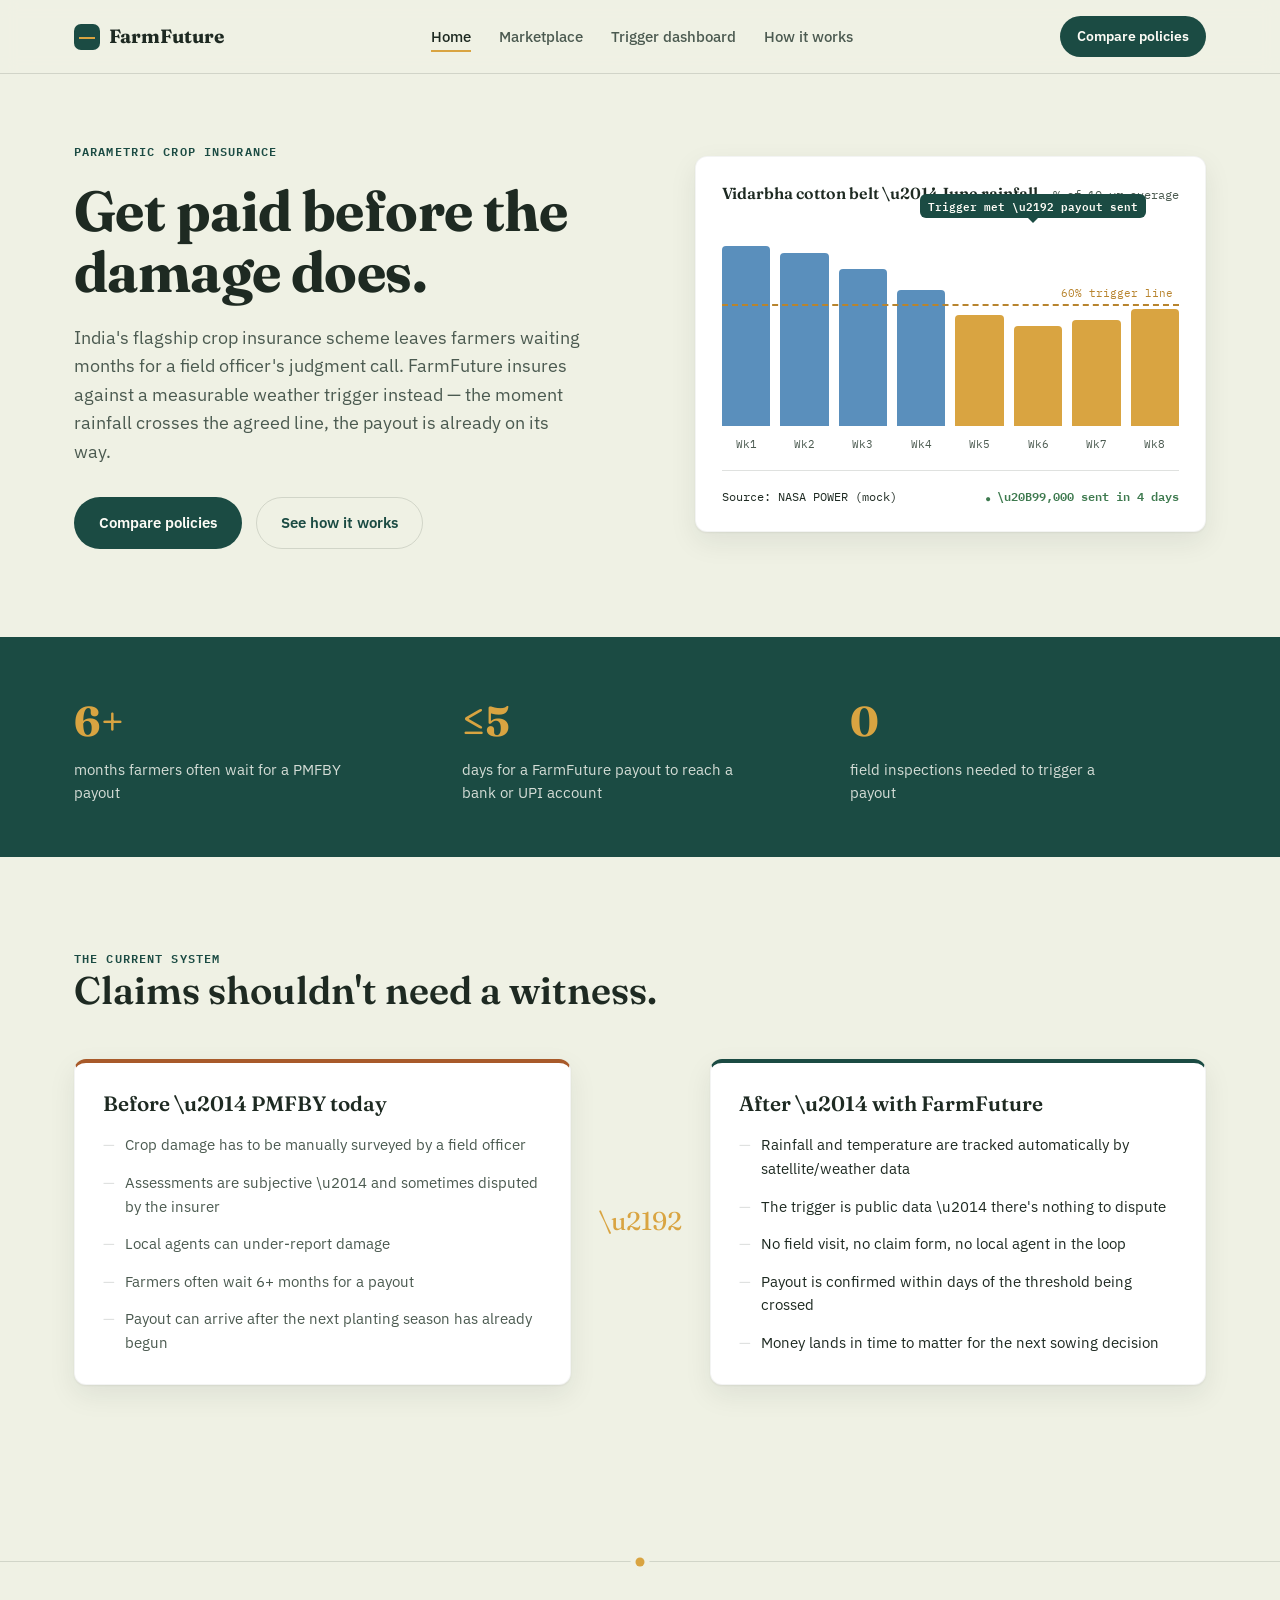
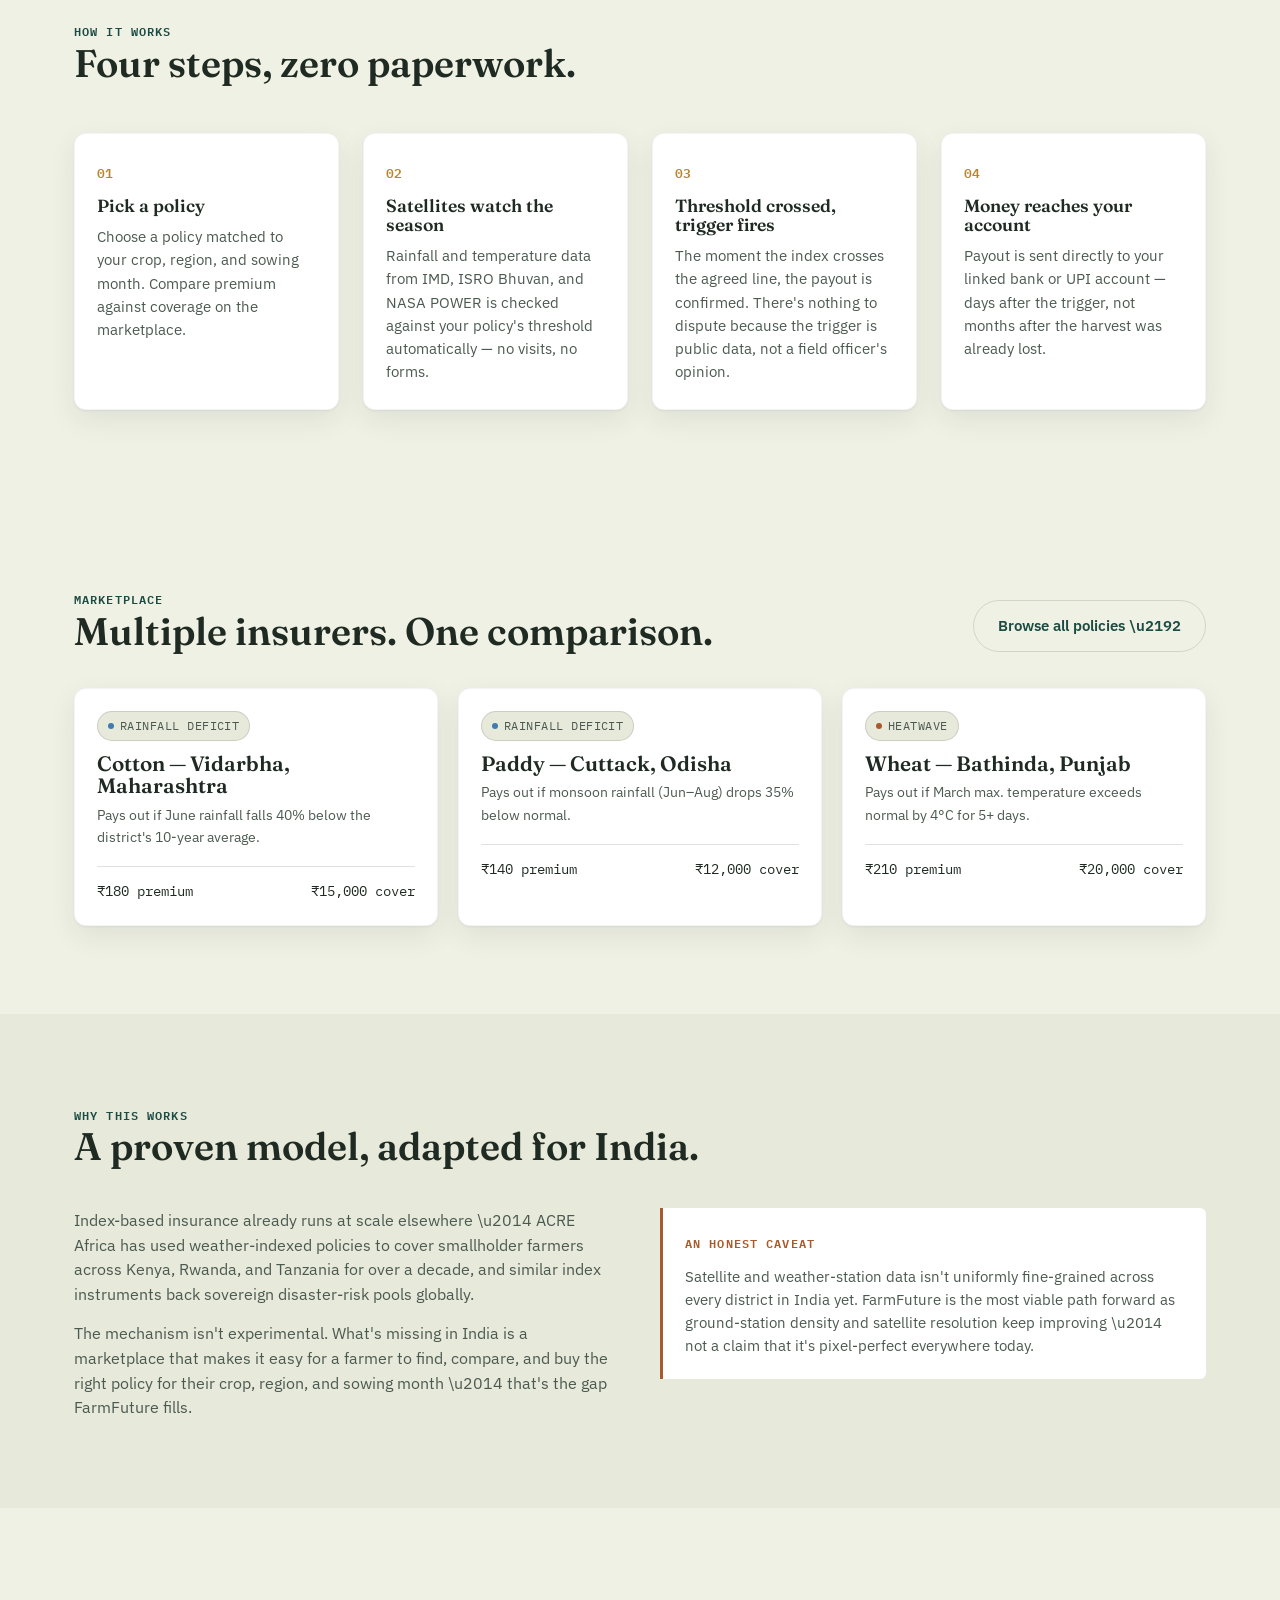
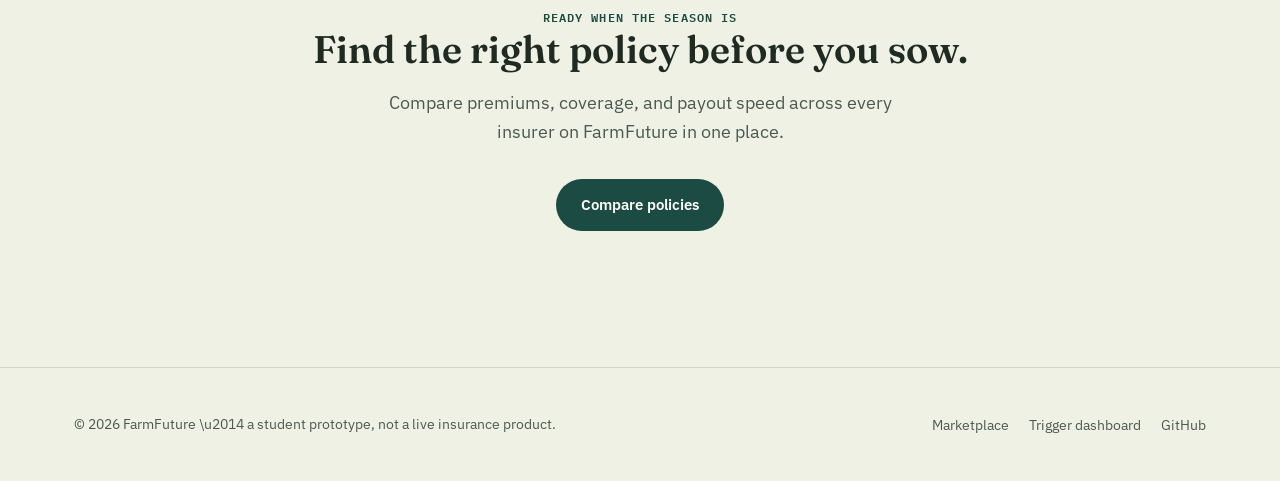
==== index.html @ d530564f "Add landing page and marketplace (Person A)" ====
<!DOCTYPE html>
<html lang="en">
<head>
  <meta charset="UTF-8">
  <meta name="viewport" content="width=device-width, initial-scale=1.0">
  <title>FarmFuture — Weather-Indexed Crop Insurance</title>
  <meta name="description" content="Parametric crop insurance that pays out automatically when rainfall or temperature crosses an agreed threshold — no field survey, no dispute, no months of waiting.">
  <link rel="stylesheet" href="css/style.css">
  <link rel="stylesheet" href="css/landing.css">
</head>
<body>

  <nav class="site-nav">
    <div class="container">
      <a href="index.html" class="brand">
        <span class="brand-mark" aria-hidden="true"></span>
        FarmFuture
      </a>
      <ul class="nav-links">
        <li><a href="index.html" aria-current="page">Home</a></li>
        <li><a href="pages/marketplace.html">Marketplace</a></li>
        <li><a href="pages/dashboard.html">Trigger dashboard</a></li>
        <li><a href="#how-it-works">How it works</a></li>
      </ul>
      <div class="nav-right">
        <a href="pages/marketplace.html" class="btn btn-primary btn-sm">Compare policies</a>
        <button class="nav-toggle" aria-label="Toggle menu" aria-expanded="false">
          <span></span><span></span><span></span>
        </button>
      </div>
    </div>
  </nav>

  <header class="hero">
    <div class="container">
      <div class="hero-copy">
        <span class="eyebrow">Parametric crop insurance</span>
        <h1>Get paid before the damage does.</h1>
        <p class="lede">India's flagship crop insurance scheme leaves farmers waiting months for a field officer's judgment call. FarmFuture insures against a measurable weather trigger instead — the moment rainfall crosses the agreed line, the payout is already on its way.</p>
        <div class="hero-actions">
          <a href="pages/marketplace.html" class="btn btn-primary">Compare policies</a>
          <a href="#how-it-works" class="btn btn-ghost">See how it works</a>
        </div>
      </div>

      <div class="hero-chart-card card">
        <div class="hero-chart-head">
          <h3>Vidarbha cotton belt \u2014 June rainfall</h3>
          <span class="mono">% of 10-yr average</span>
        </div>

        <div class="rain-chart">
          <div class="threshold-line" style="bottom: 60%;"><span>60% trigger line</span></div>
          <div class="trigger-flag" style="left: 68%;">Trigger met \u2192 payout sent</div>
          <div class="rain-bar" style="--h: 94%;"></div>
          <div class="rain-bar" style="--h: 90%;"></div>
          <div class="rain-bar" style="--h: 82%;"></div>
          <div class="rain-bar" style="--h: 71%;"></div>
          <div class="rain-bar is-below-threshold" style="--h: 58%;"></div>
          <div class="rain-bar is-below-threshold" style="--h: 52%;"></div>
          <div class="rain-bar is-below-threshold" style="--h: 55%;"></div>
          <div class="rain-bar is-below-threshold" style="--h: 61%;"></div>
        </div>
        <div class="rain-chart-labels">
          <span>Wk1</span><span>Wk2</span><span>Wk3</span><span>Wk4</span><span>Wk5</span><span>Wk6</span><span>Wk7</span><span>Wk8</span>
        </div>

        <div class="hero-chart-foot">
          <span class="mono">Source: NASA POWER (mock)</span>
          <span class="payout-pill">\u20B99,000 sent in 4 days</span>
        </div>
      </div>
    </div>
  </header>

  <section class="stats-strip">
    <div class="container" id="stats-container"></div>
  </section>

  <section class="section">
    <div class="container">
      <span class="eyebrow">The current system</span>
      <h2>Claims shouldn't need a witness.</h2>
      <div class="compare-grid">
        <div class="compare-col is-before card">
          <h3>Before \u2014 PMFBY today</h3>
          <ul>
            <li>Crop damage has to be manually surveyed by a field officer</li>
            <li>Assessments are subjective \u2014 and sometimes disputed by the insurer</li>
            <li>Local agents can under-report damage</li>
            <li>Farmers often wait 6+ months for a payout</li>
            <li>Payout can arrive after the next planting season has already begun</li>
          </ul>
        </div>
        <div class="compare-arrow" aria-hidden="true">\u2192</div>
        <div class="compare-col is-after card">
          <h3>After \u2014 with FarmFuture</h3>
          <ul>
            <li>Rainfall and temperature are tracked automatically by satellite/weather data</li>
            <li>The trigger is public data \u2014 there's nothing to dispute</li>
            <li>No field visit, no claim form, no local agent in the loop</li>
            <li>Payout is confirmed within days of the threshold being crossed</li>
            <li>Money lands in time to matter for the next sowing decision</li>
          </ul>
        </div>
      </div>
    </div>
  </section>

  <section class="section" id="how-it-works">
    <div class="divider-threshold"></div>
    <div class="container" style="padding-top: 56px;">
      <span class="eyebrow">How it works</span>
      <h2>Four steps, zero paperwork.</h2>
      <div class="steps-grid" id="steps-grid"></div>
    </div>
  </section>

  <section class="section">
    <div class="container">
      <div class="teaser-head">
        <div>
          <span class="eyebrow">Marketplace</span>
          <h2>Multiple insurers. One comparison.</h2>
        </div>
        <a href="pages/marketplace.html" class="btn btn-ghost">Browse all policies \u2192</a>
      </div>
      <div class="teaser-grid" id="teaser-grid"></div>
    </div>
  </section>

  <section class="section proof-section">
    <div class="container">
      <span class="eyebrow">Why this works</span>
      <h2>A proven model, adapted for India.</h2>
      <div class="proof-grid">
        <div>
          <p>Index-based insurance already runs at scale elsewhere \u2014 ACRE Africa has used weather-indexed policies to cover smallholder farmers across Kenya, Rwanda, and Tanzania for over a decade, and similar index instruments back sovereign disaster-risk pools globally.</p>
          <p>The mechanism isn't experimental. What's missing in India is a marketplace that makes it easy for a farmer to find, compare, and buy the right policy for their crop, region, and sowing month \u2014 that's the gap FarmFuture fills.</p>
        </div>
        <div class="caveat-box">
          <span class="eyebrow">An honest caveat</span>
          <p>Satellite and weather-station data isn't uniformly fine-grained across every district in India yet. FarmFuture is the most viable path forward as ground-station density and satellite resolution keep improving \u2014 not a claim that it's pixel-perfect everywhere today.</p>
        </div>
      </div>
    </div>
  </section>

  <section class="final-cta container">
    <span class="eyebrow">Ready when the season is</span>
    <h2>Find the right policy before you sow.</h2>
    <p class="lede" style="margin-left:auto;margin-right:auto;">Compare premiums, coverage, and payout speed across every insurer on FarmFuture in one place.</p>
    <a href="pages/marketplace.html" class="btn btn-primary">Compare policies</a>
  </section>

  <footer class="site-footer">
    <div class="container">
      <p>&copy; <span data-year></span> FarmFuture \u2014 a student prototype, not a live insurance product.</p>
      <ul class="footer-links">
        <li><a href="pages/marketplace.html">Marketplace</a></li>
        <li><a href="pages/dashboard.html">Trigger dashboard</a></li>
        <li><a href="https://github.com/prithivika2007/FarmFuture" target="_blank" rel="noopener">GitHub</a></li>
      </ul>
    </div>
  </footer>

  <script src="js/mock-data.js"></script>
  <script>
    document.getElementById("stats-container").innerHTML = STATS.map((s) => `
      <div class="stat">
        <div class="stat-value">${s.value}</div>
        <div class="stat-label">${s.label}</div>
      </div>`).join("");

    document.getElementById("steps-grid").innerHTML = HOW_IT_WORKS.map((s) => `
      <div class="step-card card">
        <span class="step-number">0${s.step}</span>
        <h3>${s.title}</h3>
        <p>${s.body}</p>
      </div>`).join("");

    document.getElementById("teaser-grid").innerHTML = POLICIES.slice(0, 3).map((p) => `
      <div class="card" style="padding:22px;">
        <span class="tag ${p.triggerType === 'Heatwave' ? 'tag-heat' : 'tag-rain'}">${p.triggerType}</span>
        <h3 style="margin-top:12px;">${p.crop} \u2014 ${p.region}</h3>
        <p style="color:var(--color-ink-soft);font-size:0.9rem;margin-top:6px;">${p.triggerLabel}</p>
        <div style="display:flex;justify-content:space-between;margin-top:18px;padding-top:14px;border-top:1px solid var(--color-line);">
          <span class="mono" style="font-size:0.85rem;">\u20B9${p.premium} premium</span>
          <span class="mono" style="font-size:0.85rem;">\u20B9${p.coverage.toLocaleString('en-IN')} cover</span>
        </div>
      </div>`).join("");
  </script>
  <script src="js/main.js"></script>
</body>
</html>
---- css/style.css ----
/* ===================================================================
   style.css — global tokens + shared components (nav, footer, buttons)
   Design direction: "the threshold line" — a monsoon-and-turmeric
   palette, a serif built for weather/almanac data, and a recurring
   motif of a horizontal line with a marker dot, standing in for the
   rainfall trigger line that the whole product is built around.
   =================================================================== */

@import url('https://fonts.googleapis.com/css2?family=Fraunces:opsz,wght@9..144,400;9..144,500;9..144,600;9..144,700;9..144,900&family=IBM+Plex+Sans:wght@400;500;600;700&family=IBM+Plex+Mono:wght@400;500;600&display=swap');

:root {
  /* Color */
  --color-bg: #eff1e4;           /* pale mist / rice-paper */
  --color-surface: #ffffff;
  --color-surface-sunk: #e7e9da;
  --color-ink: #1e2a22;          /* deep forest ink — primary text */
  --color-ink-soft: #4b5a50;     /* secondary text */
  --color-monsoon: #1b4b43;      /* deep teal-green — brand / nav / buttons */
  --color-monsoon-dark: #123430;
  --color-turmeric: #d9a441;     /* golden amber — the signature trigger color */
  --color-turmeric-dark: #b8842e;
  --color-clay: #a85a2a;         /* soil clay — used sparingly for warmth */
  --color-rain: #3e7cb1;         /* rain blue — data / rainfall bars */
  --color-line: rgba(30, 42, 34, 0.14);
  --color-danger: #b23a32;
  --color-good: #3e7a4f;

  /* Type */
  --font-display: "Fraunces", Georgia, serif;
  --font-body: "IBM Plex Sans", -apple-system, BlinkMacSystemFont, sans-serif;
  --font-mono: "IBM Plex Mono", "SFMono-Regular", monospace;

  /* Shape */
  --radius-s: 6px;
  --radius-m: 12px;
  --radius-l: 22px;
  --shadow-card: 0 1px 2px rgba(30, 42, 34, 0.06), 0 10px 28px rgba(30, 42, 34, 0.08);
  --container-w: 1180px;
}

/* ---------- reset ---------- */
*, *::before, *::after { box-sizing: border-box; }
html { scroll-behavior: smooth; }
@media (prefers-reduced-motion: reduce) {
  html { scroll-behavior: auto; }
  *, *::before, *::after { animation-duration: 0.001ms !important; animation-iteration-count: 1 !important; transition-duration: 0.001ms !important; }
}
body {
  margin: 0;
  background: var(--color-bg);
  color: var(--color-ink);
  font-family: var(--font-body);
  font-size: 16px;
  line-height: 1.55;
  -webkit-font-smoothing: antialiased;
}
img { max-width: 100%; display: block; }
a { color: inherit; }
button { font-family: inherit; }

/* ---------- typography scale ---------- */
h1, h2, h3, h4 { font-family: var(--font-display); font-weight: 600; line-height: 1.08; margin: 0; color: var(--color-ink); }
h1 { font-size: clamp(2.4rem, 4.4vw, 4.1rem); font-weight: 700; letter-spacing: -0.01em; }
h2 { font-size: clamp(1.9rem, 3vw, 2.6rem); font-weight: 600; }
h3 { font-size: 1.3rem; font-weight: 600; }
p { margin: 0; }
.eyebrow {
  font-family: var(--font-mono);
  font-size: 0.78rem;
  letter-spacing: 0.09em;
  text-transform: uppercase;
  color: var(--color-monsoon);
  font-weight: 600;
}
.lede { font-size: 1.15rem; color: var(--color-ink-soft); max-width: 46ch; }
.mono { font-family: var(--font-mono); }

/* ---------- layout helpers ---------- */
.container { max-width: var(--container-w); margin: 0 auto; padding: 0 24px; }
.section { padding: 88px 0; }
@media (max-width: 720px) { .section { padding: 56px 0; } }
.visually-hidden {
  position: absolute; width: 1px; height: 1px; padding: 0; margin: -1px;
  overflow: hidden; clip: rect(0,0,0,0); white-space: nowrap; border: 0;
}

/* ---------- buttons ---------- */
.btn {
  display: inline-flex; align-items: center; justify-content: center; gap: 8px;
  font-family: var(--font-body); font-weight: 600; font-size: 0.96rem;
  padding: 13px 24px; border-radius: 999px; border: 1px solid transparent;
  cursor: pointer; text-decoration: none; transition: transform 0.15s ease, background 0.15s ease, border-color 0.15s ease;
  white-space: nowrap;
}
.btn:active { transform: translateY(1px); }
.btn:focus-visible { outline: 3px solid var(--color-turmeric); outline-offset: 2px; }
.btn-primary { background: var(--color-monsoon); color: #fdfcf6; }
.btn-primary:hover { background: var(--color-monsoon-dark); }
.btn-ghost { background: transparent; color: var(--color-monsoon); border-color: var(--color-line); }
.btn-ghost:hover { border-color: var(--color-monsoon); }
.btn-sm { padding: 9px 16px; font-size: 0.86rem; }

/* ---------- the signature "threshold" divider ---------- */
.divider-threshold {
  position: relative;
  height: 1px;
  background: var(--color-line);
  margin: 0;
}
.divider-threshold::before {
  content: "";
  position: absolute; left: 50%; top: 50%; transform: translate(-50%, -50%);
  width: 9px; height: 9px; border-radius: 50%;
  background: var(--color-turmeric);
  box-shadow: 0 0 0 5px var(--color-bg);
}

/* ---------- nav ---------- */
.site-nav {
  position: sticky; top: 0; z-index: 40;
  background: rgba(239, 241, 228, 0.88);
  backdrop-filter: blur(8px);
  border-bottom: 1px solid var(--color-line);
}
.site-nav .container { display: flex; align-items: center; justify-content: space-between; padding-top: 16px; padding-bottom: 16px; }
.brand { display: flex; align-items: center; gap: 9px; font-family: var(--font-display); font-weight: 700; font-size: 1.2rem; text-decoration: none; color: var(--color-ink); }
.brand-mark { width: 26px; height: 26px; border-radius: 7px; background: var(--color-monsoon); position: relative; flex: none; }
.brand-mark::after {
  content: ""; position: absolute; left: 5px; right: 5px; top: 13px; height: 2px; background: var(--color-turmeric);
}
.nav-links { display: flex; align-items: center; gap: 28px; list-style: none; margin: 0; padding: 0; }
.nav-links a { text-decoration: none; font-weight: 500; font-size: 0.95rem; color: var(--color-ink-soft); padding-bottom: 4px; border-bottom: 2px solid transparent; }
.nav-links a:hover, .nav-links a[aria-current="page"] { color: var(--color-ink); border-bottom-color: var(--color-turmeric); }
.nav-right { display: flex; align-items: center; gap: 14px; }
.nav-toggle { display: none; background: none; border: none; cursor: pointer; padding: 6px; }
.nav-toggle span { display: block; width: 22px; height: 2px; background: var(--color-ink); margin: 4px 0; }

@media (max-width: 860px) {
  .nav-links { position: absolute; top: 100%; left: 0; right: 0; flex-direction: column; align-items: flex-start; gap: 4px; background: var(--color-surface); padding: 12px 24px 20px; border-bottom: 1px solid var(--color-line); display: none; }
  .nav-links.is-open { display: flex; }
  .nav-links a { width: 100%; padding: 10px 0; }
  .nav-toggle { display: block; }
}

/* ---------- footer ---------- */
.site-footer { border-top: 1px solid var(--color-line); padding: 44px 0; margin-top: 40px; }
.site-footer .container { display: flex; flex-wrap: wrap; gap: 20px; align-items: center; justify-content: space-between; }
.site-footer p { color: var(--color-ink-soft); font-size: 0.88rem; }
.footer-links { display: flex; gap: 20px; list-style: none; padding: 0; margin: 0; }
.footer-links a { text-decoration: none; color: var(--color-ink-soft); font-size: 0.88rem; }
.footer-links a:hover { color: var(--color-ink); }

/* ---------- tags / badges ---------- */
.tag {
  display: inline-flex; align-items: center; gap: 6px;
  font-family: var(--font-mono); font-size: 0.72rem; letter-spacing: 0.04em; text-transform: uppercase;
  padding: 5px 10px; border-radius: 999px; background: var(--color-surface-sunk); color: var(--color-ink-soft);
  border: 1px solid var(--color-line);
}
.tag-rain::before { content: ""; width: 6px; height: 6px; border-radius: 50%; background: var(--color-rain); }
.tag-heat::before { content: ""; width: 6px; height: 6px; border-radius: 50%; background: var(--color-clay); }

/* ---------- card base ---------- */
.card {
  background: var(--color-surface);
  border-radius: var(--radius-m);
  box-shadow: var(--shadow-card);
  border: 1px solid rgba(30,42,34,0.05);
}
---- css/landing.css ----
/* ===================================================================
   landing.css
   =================================================================== */

/* ---------- hero ---------- */
.hero { padding: 64px 0 88px; }
.hero .container { display: grid; grid-template-columns: 1.05fr 0.95fr; gap: 56px; align-items: center; }
@media (max-width: 940px) { .hero .container { grid-template-columns: 1fr; } }

.hero-copy h1 { margin: 18px 0 20px; }
.hero-copy .lede { margin-bottom: 32px; }
.hero-actions { display: flex; gap: 14px; flex-wrap: wrap; }

/* the hero chart: a literal rainfall-vs-threshold visualization —
   this is the signature element, so the rest of the hero stays quiet */
.hero-chart-card {
  padding: 28px 26px 24px;
  position: relative;
  overflow: hidden;
}
.hero-chart-head { display: flex; align-items: baseline; justify-content: space-between; margin-bottom: 22px; }
.hero-chart-head h3 { font-size: 1rem; font-weight: 600; }
.hero-chart-head .mono { font-size: 0.78rem; color: var(--color-ink-soft); }

.rain-chart {
  position: relative;
  height: 200px;
  display: flex;
  align-items: flex-end;
  gap: 10px;
  padding-top: 8px;
}
.rain-bar {
  flex: 1;
  background: var(--color-rain);
  border-radius: 4px 4px 0 0;
  opacity: 0.85;
  height: 0%;
  animation: growBar 1.1s cubic-bezier(.2,.8,.2,1) forwards;
  position: relative;
}
.rain-bar.is-below-threshold { background: var(--color-turmeric); opacity: 1; }
.rain-bar:nth-child(1) { animation-delay: 0.05s; }
.rain-bar:nth-child(2) { animation-delay: 0.15s; }
.rain-bar:nth-child(3) { animation-delay: 0.25s; }
.rain-bar:nth-child(4) { animation-delay: 0.35s; }
.rain-bar:nth-child(5) { animation-delay: 0.45s; }
.rain-bar:nth-child(6) { animation-delay: 0.55s; }
.rain-bar:nth-child(7) { animation-delay: 0.65s; }
.rain-bar:nth-child(8) { animation-delay: 0.75s; }

@keyframes growBar {
  from { height: 0%; }
  to { height: var(--h); }
}
@media (prefers-reduced-motion: reduce) {
  .rain-bar { animation: none; height: var(--h); }
}

.threshold-line {
  position: absolute;
  left: 0; right: 0;
  border-top: 2px dashed var(--color-turmeric-dark);
  z-index: 2;
}
.threshold-line span {
  position: absolute; right: 0; top: -22px;
  font-family: var(--font-mono); font-size: 0.68rem; color: var(--color-turmeric-dark);
  background: var(--color-surface); padding: 1px 6px; border-radius: 4px;
}
.trigger-flag {
  position: absolute; bottom: 100%; left: 50%; transform: translateX(-50%);
  margin-bottom: 8px;
  background: var(--color-monsoon); color: #fdfcf6;
  font-family: var(--font-mono); font-size: 0.66rem; font-weight: 600;
  padding: 4px 8px; border-radius: 6px; white-space: nowrap;
  opacity: 0; animation: flagIn 0.5s ease 1.3s forwards;
}
.trigger-flag::after {
  content: ""; position: absolute; top: 100%; left: 50%; transform: translateX(-50%);
  border: 5px solid transparent; border-top-color: var(--color-monsoon);
}
@keyframes flagIn { to { opacity: 1; } }

.rain-chart-labels { display: flex; gap: 10px; margin-top: 10px; }
.rain-chart-labels span { flex: 1; text-align: center; font-family: var(--font-mono); font-size: 0.66rem; color: var(--color-ink-soft); }

.hero-chart-foot { margin-top: 18px; padding-top: 16px; border-top: 1px solid var(--color-line); display: flex; justify-content: space-between; align-items: center; }
.hero-chart-foot .mono { font-size: 0.78rem; }
.payout-pill { display: inline-flex; align-items: center; gap: 6px; font-family: var(--font-mono); font-size: 0.78rem; font-weight: 600; color: var(--color-good); }
.payout-pill::before { content: "●"; font-size: 0.6rem; }

/* ---------- stats strip ---------- */
.stats-strip { background: var(--color-monsoon); color: #fdfcf6; padding: 52px 0; }
.stats-strip .container { display: grid; grid-template-columns: repeat(3, 1fr); gap: 32px; }
@media (max-width: 720px) { .stats-strip .container { grid-template-columns: 1fr; gap: 28px; } }
.stat .stat-value { font-family: var(--font-display); font-size: 2.6rem; font-weight: 700; color: var(--color-turmeric); }
.stat .stat-label { color: rgba(253,252,246,0.82); font-size: 0.95rem; margin-top: 4px; max-width: 32ch; }

/* ---------- before / after ---------- */
.compare-grid { display: grid; grid-template-columns: 1fr auto 1fr; gap: 28px; align-items: stretch; margin-top: 48px; }
@media (max-width: 780px) { .compare-grid { grid-template-columns: 1fr; } .compare-grid .compare-arrow { display: none; } }
.compare-col { padding: 30px 28px; }
.compare-col.is-before { border-top: 4px solid var(--color-clay); }
.compare-col.is-after { border-top: 4px solid var(--color-monsoon); }
.compare-col h3 { margin-bottom: 18px; }
.compare-col ul { list-style: none; margin: 0; padding: 0; display: flex; flex-direction: column; gap: 14px; }
.compare-col li { display: flex; gap: 10px; font-size: 0.95rem; color: var(--color-ink-soft); }
.compare-col li::before { content: "—"; color: var(--color-line); flex: none; }
.compare-col.is-after li { color: var(--color-ink); }
.compare-arrow { display: flex; align-items: center; justify-content: center; font-family: var(--font-display); font-size: 1.6rem; color: var(--color-turmeric); }

/* ---------- how it works ---------- */
.steps-grid { display: grid; grid-template-columns: repeat(4, 1fr); gap: 24px; margin-top: 48px; }
@media (max-width: 940px) { .steps-grid { grid-template-columns: repeat(2, 1fr); } }
@media (max-width: 600px) { .steps-grid { grid-template-columns: 1fr; } }
.step-card { padding: 26px 22px; position: relative; }
.step-number { font-family: var(--font-mono); font-size: 0.8rem; color: var(--color-turmeric-dark); font-weight: 600; }
.step-card h3 { margin: 12px 0 10px; font-size: 1.1rem; }
.step-card p { color: var(--color-ink-soft); font-size: 0.93rem; }

/* ---------- marketplace teaser ---------- */
.teaser-head { display: flex; justify-content: space-between; align-items: flex-end; gap: 20px; flex-wrap: wrap; margin-bottom: 36px; }
.teaser-grid { display: grid; grid-template-columns: repeat(3, 1fr); gap: 20px; }
@media (max-width: 940px) { .teaser-grid { grid-template-columns: 1fr; } }

/* ---------- proof section ---------- */
.proof-section { background: var(--color-surface-sunk); }
.proof-grid { display: grid; grid-template-columns: 1fr 1fr; gap: 40px; margin-top: 40px; align-items: start; }
@media (max-width: 780px) { .proof-grid { grid-template-columns: 1fr; } }
.proof-grid p { color: var(--color-ink-soft); }
.proof-grid p + p { margin-top: 14px; }
.caveat-box { padding: 22px; border-left: 3px solid var(--color-clay); background: var(--color-surface); border-radius: 0 var(--radius-s) var(--radius-s) 0; }
.caveat-box .eyebrow { color: var(--color-clay); }
.caveat-box p { margin-top: 10px; color: var(--color-ink-soft); font-size: 0.93rem; }

/* ---------- final CTA ---------- */
.final-cta { text-align: center; padding: 96px 0; }
.final-cta h2 { margin-bottom: 18px; }
.final-cta .lede { margin: 0 auto 34px; }
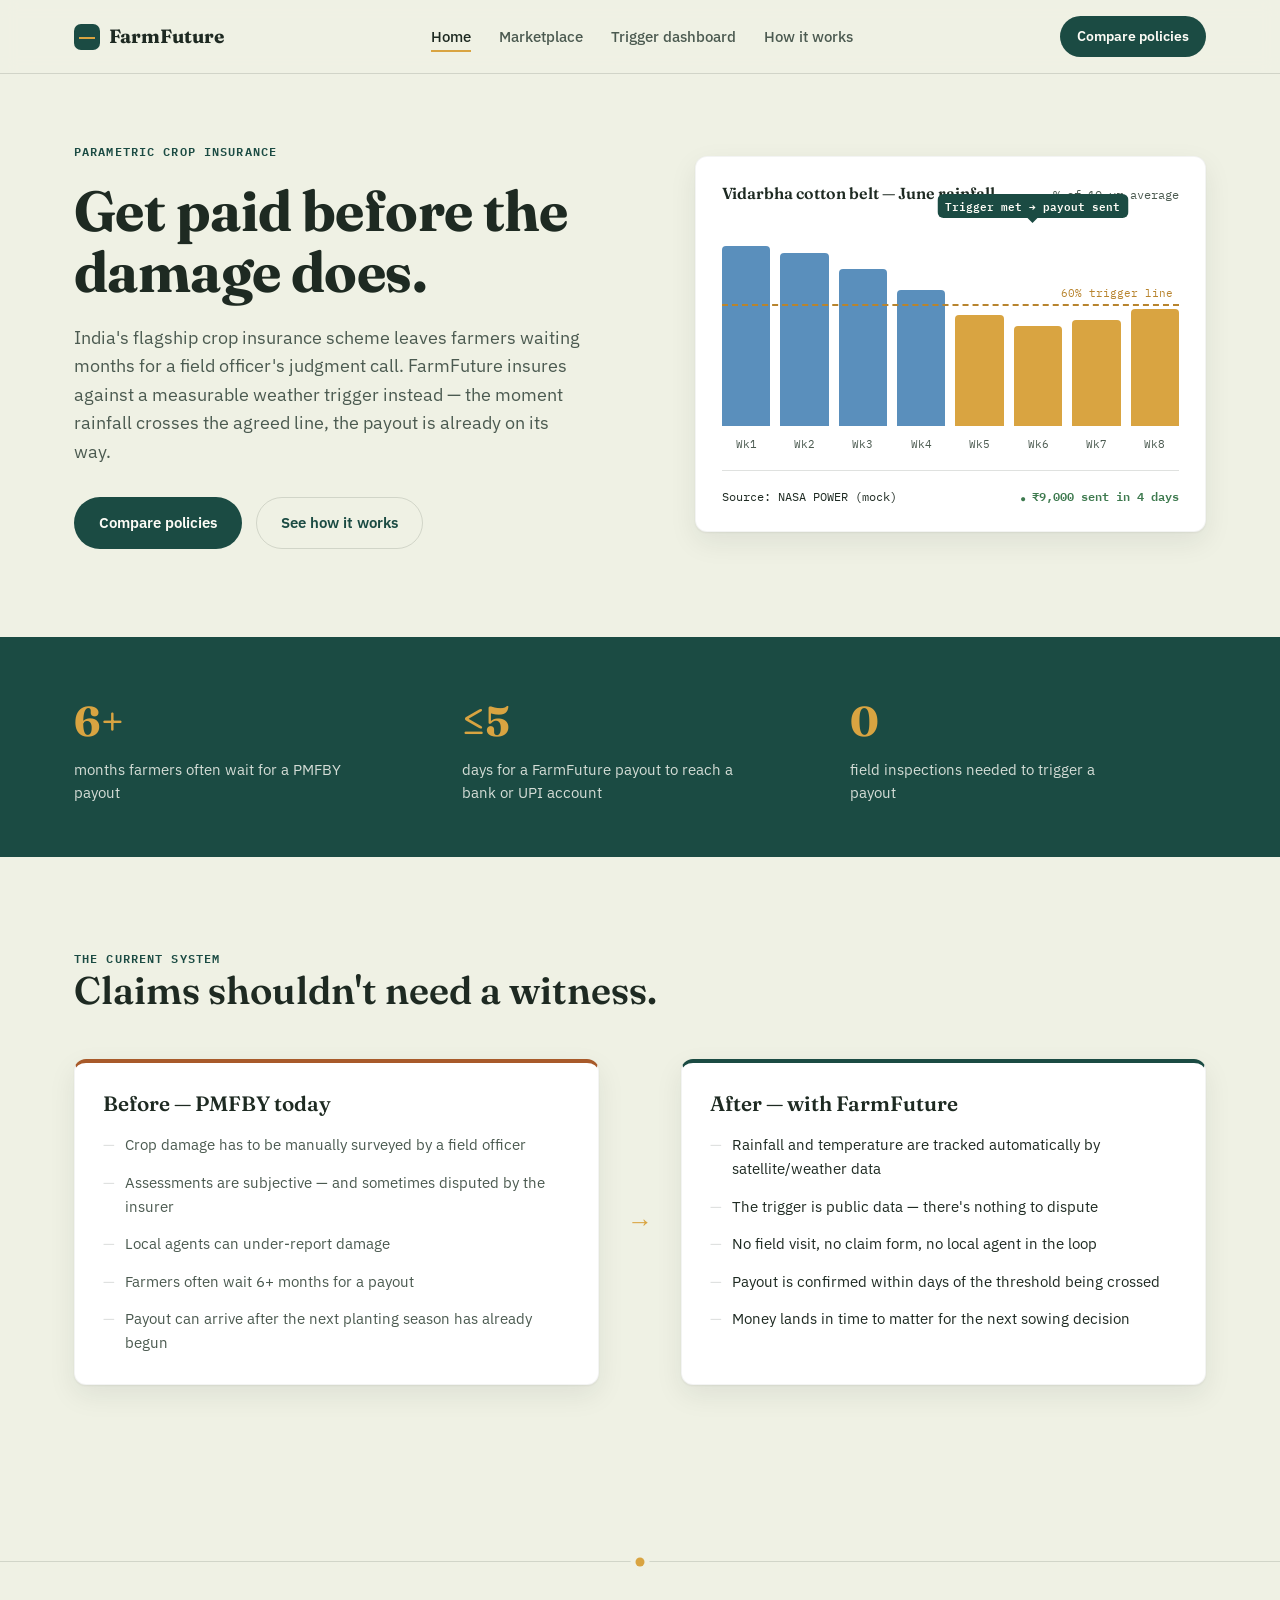
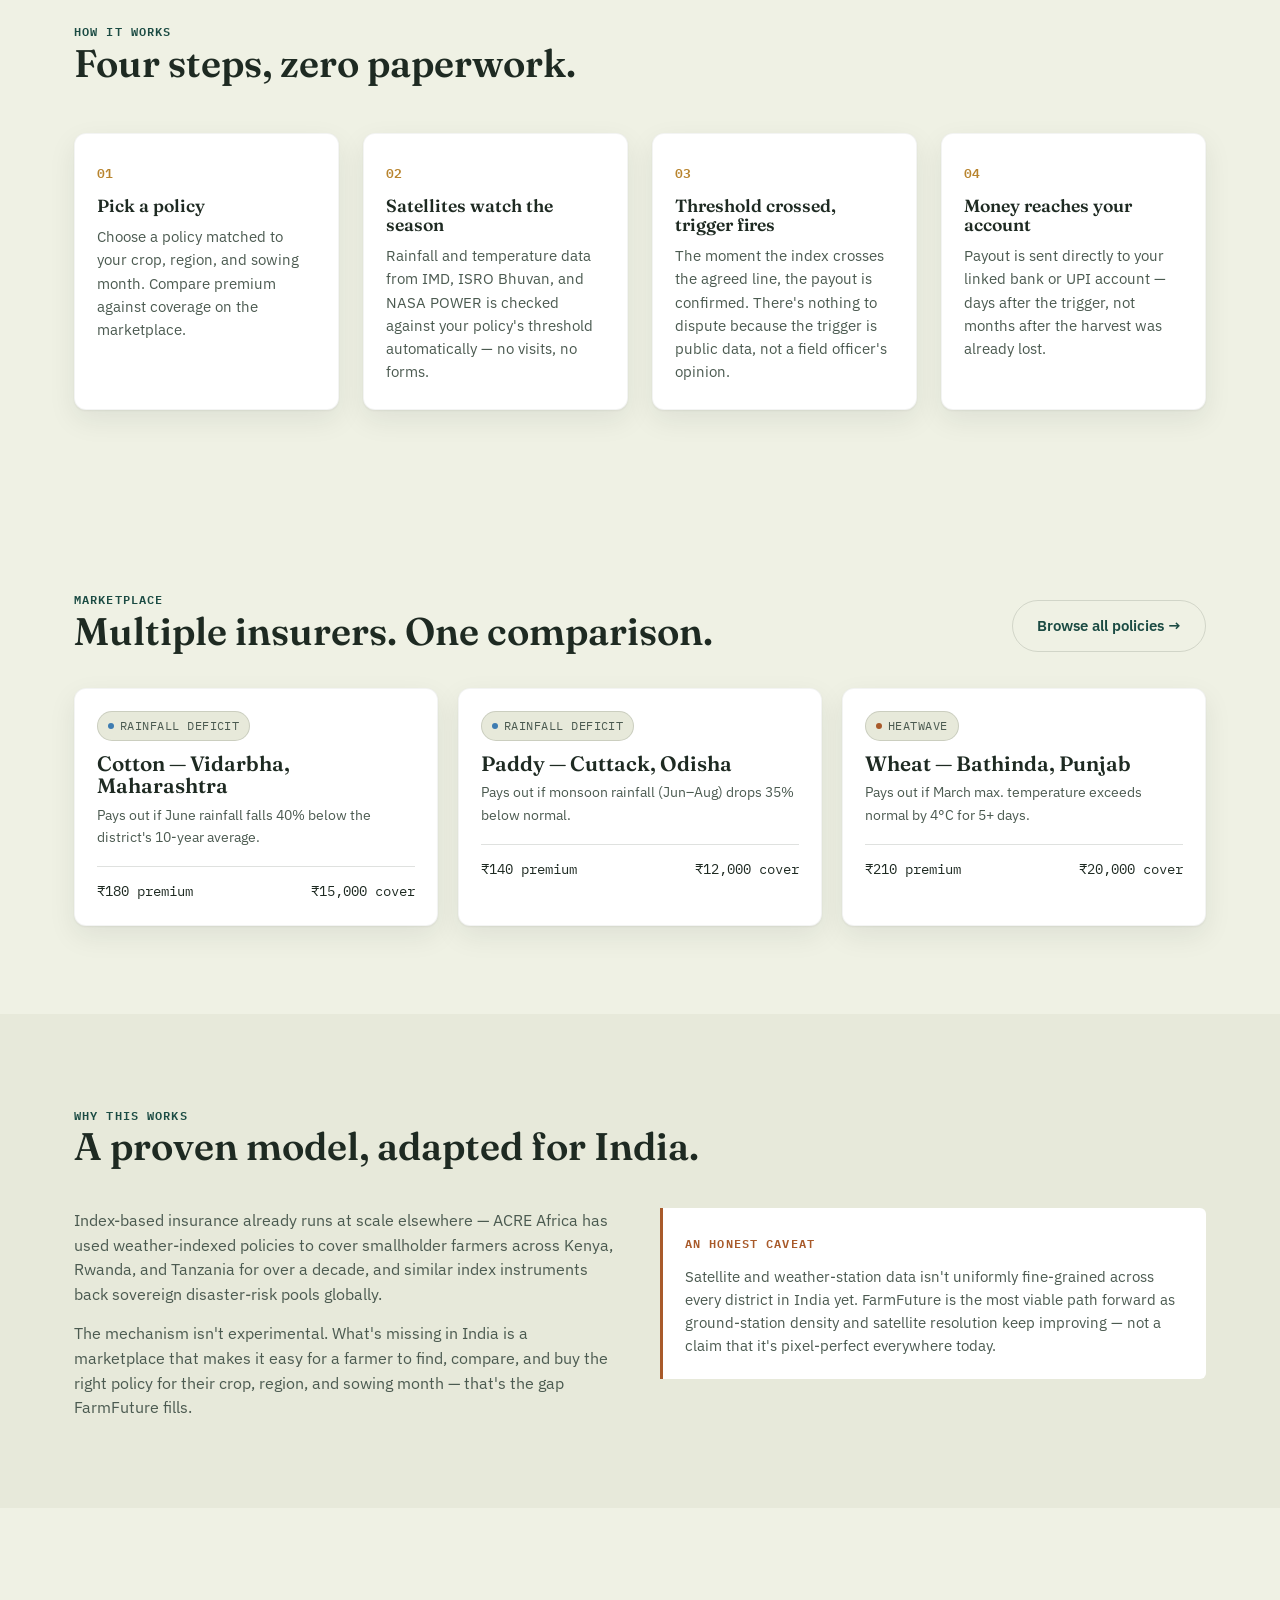
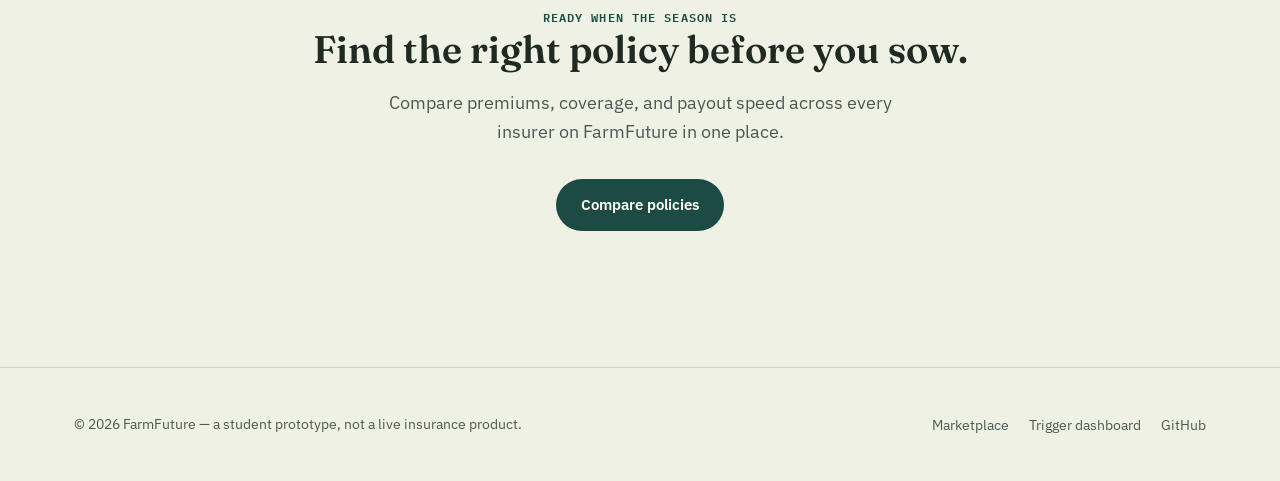
==== commit bc058978: "Fix unicode characters in HTML" ====
--- a/index.html
+++ b/index.html
@@ -45,13 +45,13 @@
 
       <div class="hero-chart-card card">
         <div class="hero-chart-head">
-          <h3>Vidarbha cotton belt \u2014 June rainfall</h3>
+          <h3>Vidarbha cotton belt — June rainfall</h3>
           <span class="mono">% of 10-yr average</span>
         </div>
 
         <div class="rain-chart">
           <div class="threshold-line" style="bottom: 60%;"><span>60% trigger line</span></div>
-          <div class="trigger-flag" style="left: 68%;">Trigger met \u2192 payout sent</div>
+          <div class="trigger-flag" style="left: 68%;">Trigger met → payout sent</div>
           <div class="rain-bar" style="--h: 94%;"></div>
           <div class="rain-bar" style="--h: 90%;"></div>
           <div class="rain-bar" style="--h: 82%;"></div>
@@ -67,7 +67,7 @@
 
         <div class="hero-chart-foot">
           <span class="mono">Source: NASA POWER (mock)</span>
-          <span class="payout-pill">\u20B99,000 sent in 4 days</span>
+          <span class="payout-pill">₹9,000 sent in 4 days</span>
         </div>
       </div>
     </div>
@@ -83,21 +83,21 @@
       <h2>Claims shouldn't need a witness.</h2>
       <div class="compare-grid">
         <div class="compare-col is-before card">
-          <h3>Before \u2014 PMFBY today</h3>
+          <h3>Before — PMFBY today</h3>
           <ul>
             <li>Crop damage has to be manually surveyed by a field officer</li>
-            <li>Assessments are subjective \u2014 and sometimes disputed by the insurer</li>
+            <li>Assessments are subjective — and sometimes disputed by the insurer</li>
             <li>Local agents can under-report damage</li>
             <li>Farmers often wait 6+ months for a payout</li>
             <li>Payout can arrive after the next planting season has already begun</li>
           </ul>
         </div>
-        <div class="compare-arrow" aria-hidden="true">\u2192</div>
+        <div class="compare-arrow" aria-hidden="true">→</div>
         <div class="compare-col is-after card">
-          <h3>After \u2014 with FarmFuture</h3>
+          <h3>After — with FarmFuture</h3>
           <ul>
             <li>Rainfall and temperature are tracked automatically by satellite/weather data</li>
-            <li>The trigger is public data \u2014 there's nothing to dispute</li>
+            <li>The trigger is public data — there's nothing to dispute</li>
             <li>No field visit, no claim form, no local agent in the loop</li>
             <li>Payout is confirmed within days of the threshold being crossed</li>
             <li>Money lands in time to matter for the next sowing decision</li>
@@ -123,7 +123,7 @@
           <span class="eyebrow">Marketplace</span>
           <h2>Multiple insurers. One comparison.</h2>
         </div>
-        <a href="pages/marketplace.html" class="btn btn-ghost">Browse all policies \u2192</a>
+        <a href="pages/marketplace.html" class="btn btn-ghost">Browse all policies →</a>
       </div>
       <div class="teaser-grid" id="teaser-grid"></div>
     </div>
@@ -135,12 +135,12 @@
       <h2>A proven model, adapted for India.</h2>
       <div class="proof-grid">
         <div>
-          <p>Index-based insurance already runs at scale elsewhere \u2014 ACRE Africa has used weather-indexed policies to cover smallholder farmers across Kenya, Rwanda, and Tanzania for over a decade, and similar index instruments back sovereign disaster-risk pools globally.</p>
-          <p>The mechanism isn't experimental. What's missing in India is a marketplace that makes it easy for a farmer to find, compare, and buy the right policy for their crop, region, and sowing month \u2014 that's the gap FarmFuture fills.</p>
+          <p>Index-based insurance already runs at scale elsewhere — ACRE Africa has used weather-indexed policies to cover smallholder farmers across Kenya, Rwanda, and Tanzania for over a decade, and similar index instruments back sovereign disaster-risk pools globally.</p>
+          <p>The mechanism isn't experimental. What's missing in India is a marketplace that makes it easy for a farmer to find, compare, and buy the right policy for their crop, region, and sowing month — that's the gap FarmFuture fills.</p>
         </div>
         <div class="caveat-box">
           <span class="eyebrow">An honest caveat</span>
-          <p>Satellite and weather-station data isn't uniformly fine-grained across every district in India yet. FarmFuture is the most viable path forward as ground-station density and satellite resolution keep improving \u2014 not a claim that it's pixel-perfect everywhere today.</p>
+          <p>Satellite and weather-station data isn't uniformly fine-grained across every district in India yet. FarmFuture is the most viable path forward as ground-station density and satellite resolution keep improving — not a claim that it's pixel-perfect everywhere today.</p>
         </div>
       </div>
     </div>
@@ -155,7 +155,7 @@
 
   <footer class="site-footer">
     <div class="container">
-      <p>&copy; <span data-year></span> FarmFuture \u2014 a student prototype, not a live insurance product.</p>
+      <p>&copy; <span data-year></span> FarmFuture — a student prototype, not a live insurance product.</p>
       <ul class="footer-links">
         <li><a href="pages/marketplace.html">Marketplace</a></li>
         <li><a href="pages/dashboard.html">Trigger dashboard</a></li>
@@ -182,11 +182,11 @@
     document.getElementById("teaser-grid").innerHTML = POLICIES.slice(0, 3).map((p) => `
       <div class="card" style="padding:22px;">
         <span class="tag ${p.triggerType === 'Heatwave' ? 'tag-heat' : 'tag-rain'}">${p.triggerType}</span>
-        <h3 style="margin-top:12px;">${p.crop} \u2014 ${p.region}</h3>
+        <h3 style="margin-top:12px;">${p.crop} — ${p.region}</h3>
         <p style="color:var(--color-ink-soft);font-size:0.9rem;margin-top:6px;">${p.triggerLabel}</p>
         <div style="display:flex;justify-content:space-between;margin-top:18px;padding-top:14px;border-top:1px solid var(--color-line);">
-          <span class="mono" style="font-size:0.85rem;">\u20B9${p.premium} premium</span>
-          <span class="mono" style="font-size:0.85rem;">\u20B9${p.coverage.toLocaleString('en-IN')} cover</span>
+          <span class="mono" style="font-size:0.85rem;">₹${p.premium} premium</span>
+          <span class="mono" style="font-size:0.85rem;">₹${p.coverage.toLocaleString('en-IN')} cover</span>
         </div>
       </div>`).join("");
   </script>
